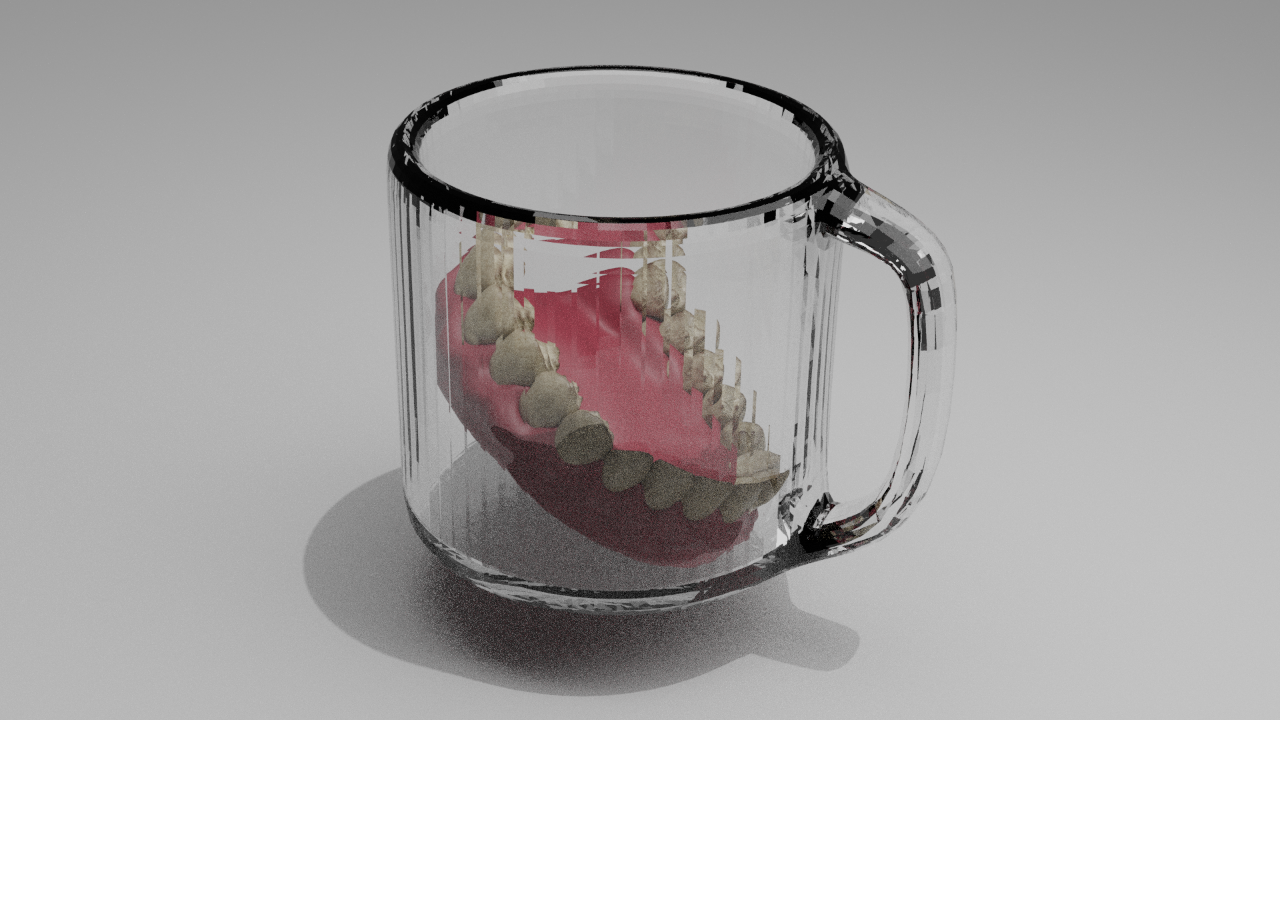
==== Blender.html @ 98886f0b "added blender render" ====
<!DOCTYPE html>
<html lang="en">
<head>
    <meta charset="UTF-8">
    <meta name="viewport" content="width=device-width, initial-scale=1.0">
    <title>Document</title>
    <link rel="stylesheet" href="styles.css">
</head>

<body>
    <img src="dentures.png" alt="Blender Render" width="100%">
</body>
---- styles.css ----
* {
    margin: 0;
    padding: 0;
}

body {
    line-height: 200%;
    font-size: 18px;

}

h1 {
    color: rebeccapurple;
    font-size: 40px;
}

p {
    left: 50px;
    padding: 20px;
}
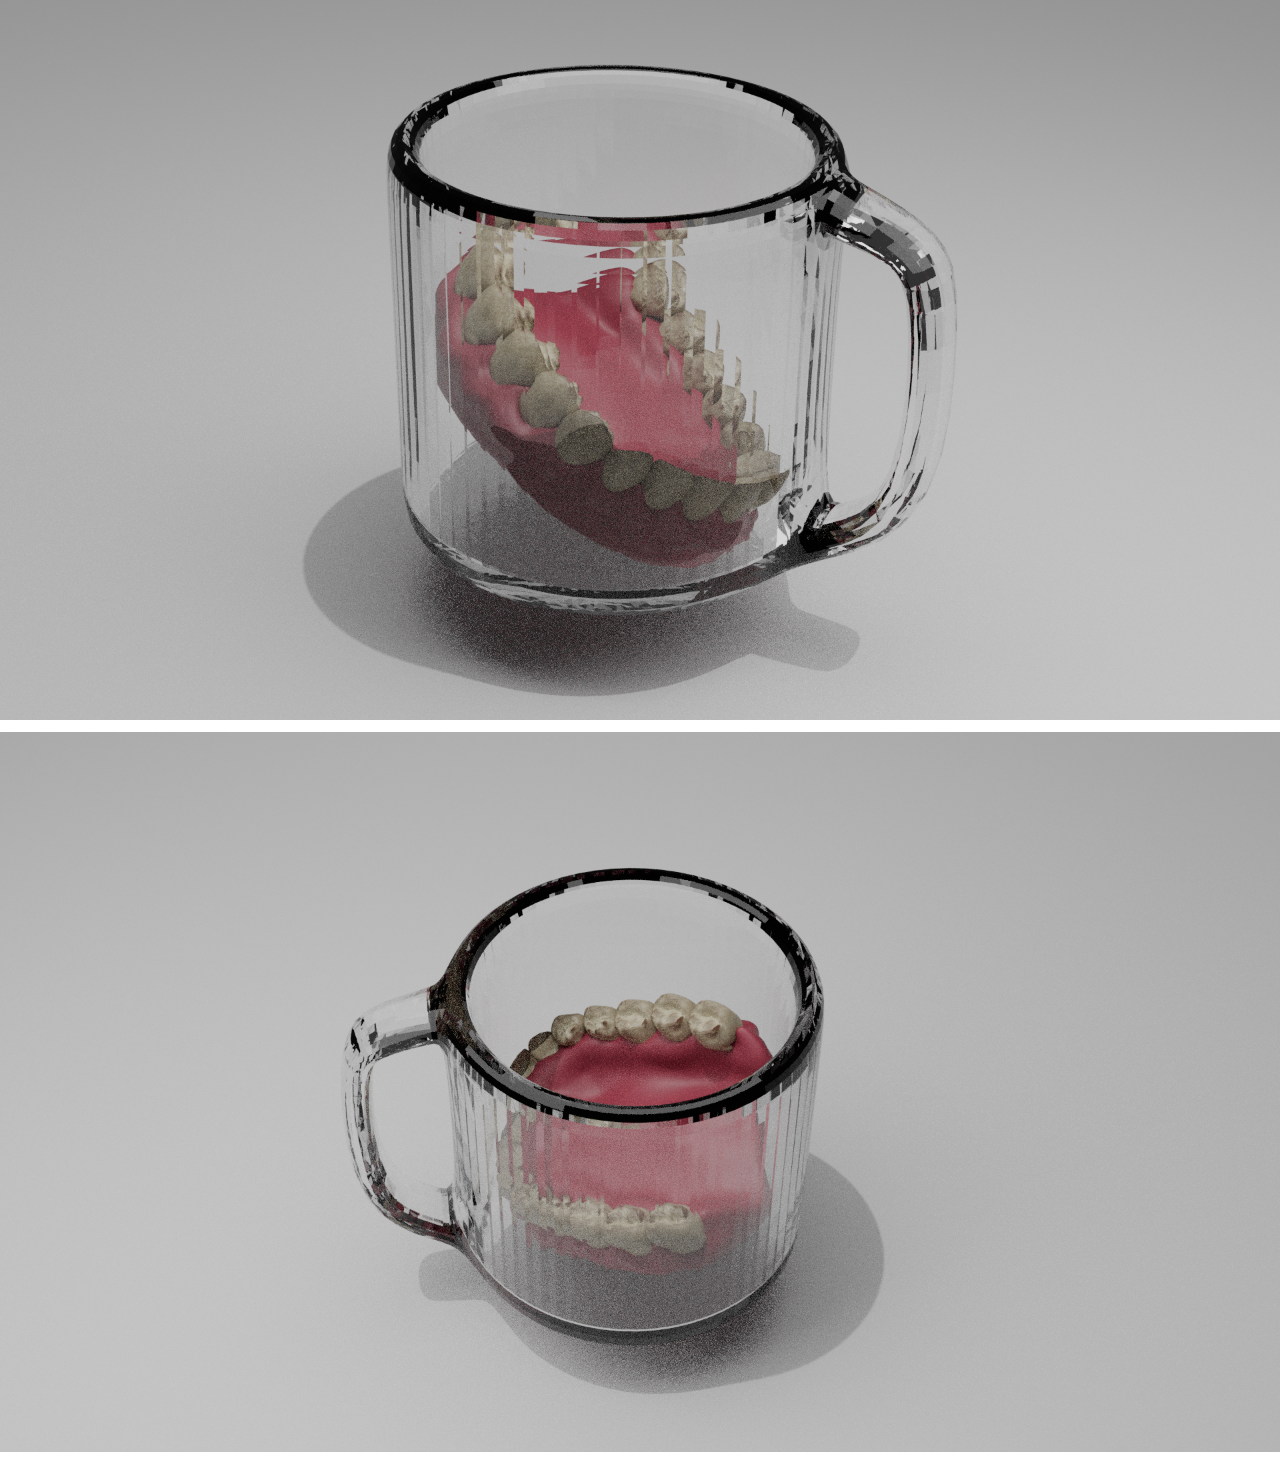
==== commit 60c64c04: "blender updated images" ====
--- a/Blender.html
+++ b/Blender.html
@@ -9,5 +9,7 @@
 
 <body>
     <img src="dentures.png" alt="Blender Render" width="100%">
+    <img src="dentures2.png" alt="Blender Render" width="100%">
+
 </body>
 
